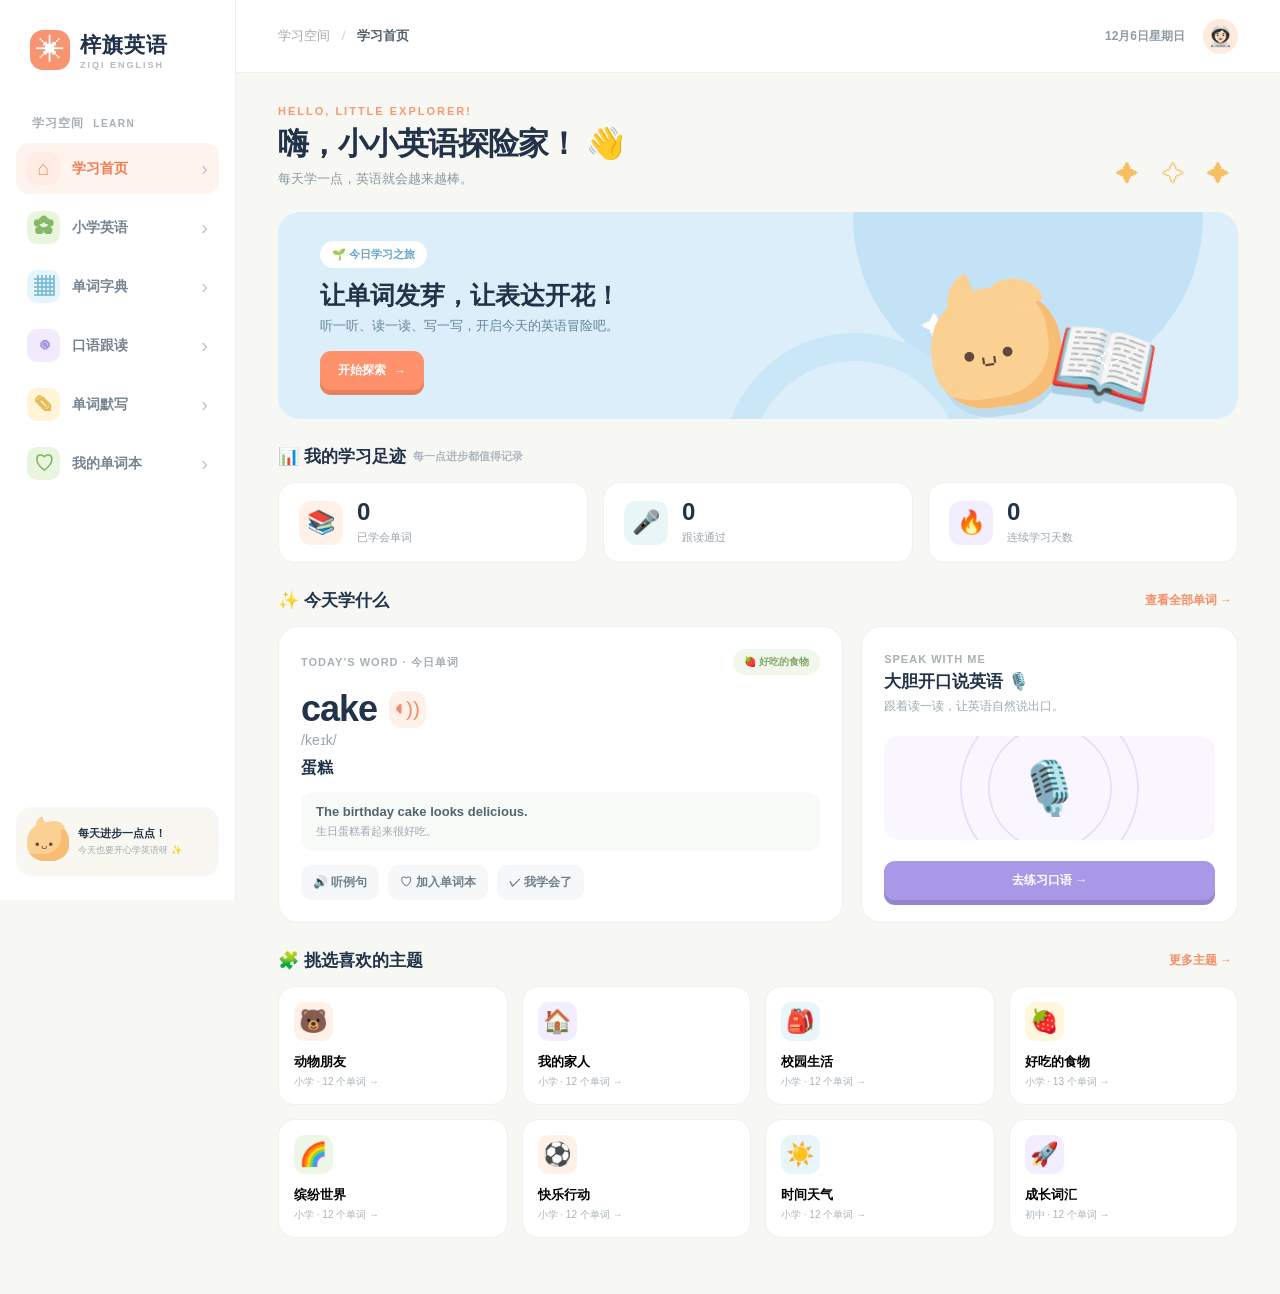
==== ziqi-english/index.html @ 13567d70 "Publish Ziqi English in its own Pages path" ====
<!doctype html>
<html lang="zh-CN">
<head>
  <meta charset="UTF-8" />
  <meta name="viewport" content="width=device-width, initial-scale=1" />
  <meta name="theme-color" content="#f8f7f0" />
  <meta name="description" content="梓旗英语：适合小学和初中生的趣味英语单词学习网站，支持发音、跟读和默写。" />
  <title>梓旗英语 · 每天一点点，英语更棒棒</title>
  <link rel="stylesheet" href="styles.css" />
</head>
<body>
  <div class="app-shell">
    <aside class="sidebar">
      <a href="#" class="brand" aria-label="梓旗英语首页"><span class="brand-mark">✳</span><span><b>梓旗英语</b><small>ZIQI ENGLISH</small></span></a>
      <p class="side-heading">学习空间 <span>LEARN</span></p>
      <nav class="nav-list" aria-label="学习功能">
        <button class="nav-item active" data-page="home"><span class="nav-icon peach">⌂</span>学习首页<span class="nav-arrow">›</span></button>
        <button class="nav-item" data-page="primary"><span class="nav-icon green">✿</span>小学英语<span class="nav-arrow">›</span></button>
        <button class="nav-item" data-page="dictionary"><span class="nav-icon blue">▦</span>单词字典<span class="nav-arrow">›</span></button>
        <button class="nav-item" data-page="speaking"><span class="nav-icon purple">◉</span>口语跟读<span class="nav-arrow">›</span></button>
        <button class="nav-item" data-page="dictation"><span class="nav-icon yellow">✎</span>单词默写<span class="nav-arrow">›</span></button>
        <button class="nav-item" data-page="saved"><span class="nav-icon green">♡</span>我的单词本<span class="nav-arrow">›</span></button>
      </nav>
      <div class="side-bottom"><div class="mascot small-mascot"><span class="face">•ᴗ•</span></div><div><strong>每天进步一点点！</strong><small>今天也要开心学英语呀 ✨</small></div></div>
    </aside>

    <div class="main-area">
      <header class="topbar">
        <button id="menuButton" class="menu-button icon-button" aria-label="打开菜单">☰</button>
        <div class="breadcrumb">学习空间 <span>/</span> <b id="breadcrumbText">学习首页</b></div>
        <div class="top-right"><span class="date-pill" id="todayDate"></span><span class="avatar" aria-label="小小探险家">👩🏻‍🚀</span></div>
      </header>
      <main id="mainContent"></main>
    </div>
  </div>
  <div id="toast" role="status" aria-live="polite"></div>
  <script src="words.js"></script>
  <script src="curriculum.js"></script>
  <script src="curriculum-view.js"></script>
  <script src="app.js"></script>
</body>
</html>
---- ziqi-english/styles.css ----
:root{--ink:#213249;--muted:#83909d;--line:#e9edf0;--paper:#fff;--bg:#f7f8f4;--orange:#ff8d62;--navy:#26364b;--radius:22px}*{box-sizing:border-box}html{scroll-behavior:smooth}body{margin:0;color:var(--ink);background:var(--bg);font-family:Arial,'PingFang SC','Microsoft YaHei',sans-serif}button,input,select{font:inherit}button{cursor:pointer}button:focus-visible,input:focus-visible,select:focus-visible{outline:3px solid #95cbec;outline-offset:2px}.app-shell{display:flex;min-height:100vh}.sidebar{width:236px;flex:none;background:#fff;border-right:1px solid #edf0ee;padding:30px 16px 24px;display:flex;flex-direction:column;position:sticky;top:0;height:100vh;z-index:10}.brand{display:flex;align-items:center;gap:10px;text-decoration:none;color:var(--ink);padding:0 14px}.brand-mark{display:grid;place-items:center;width:40px;height:40px;border-radius:13px;color:#fff;background:#f99470;font-size:29px;line-height:1}.brand b{font-size:21px;letter-spacing:1px}.brand small{display:block;color:#b2bac0;font-size:9px;font-weight:800;letter-spacing:2px;margin-top:1px}.side-heading{padding:45px 16px 11px;font-size:12px;color:#a5afb6;font-weight:800;margin:0;letter-spacing:1px}.side-heading span{font-size:10px;letter-spacing:1.5px;font-weight:600;margin-left:5px}.nav-list{display:grid;gap:8px}.nav-item{border:0;background:transparent;color:#778491;text-align:left;display:flex;align-items:center;gap:12px;border-radius:13px;padding:9px 11px;font-size:14px;font-weight:700;width:100%;transition:.2s}.nav-item:hover,.nav-item.active{background:#fff4ed;color:#f17a50}.nav-icon{width:33px;height:33px;display:grid;place-items:center;border-radius:10px;font-size:20px;font-weight:700}.nav-icon.peach{background:#ffede5;color:#f59468}.nav-icon.blue{background:#e6f4fb;color:#76b8d7}.nav-icon.purple{background:#f1ebfd;color:#a496d9}.nav-icon.yellow{background:#fff4d7;color:#e7b953}.nav-icon.green{background:#e9f5df;color:#85b867}.nav-arrow{margin-left:auto;color:#bdc7cc;font-size:20px;font-weight:400}.side-bottom{margin-top:auto;background:#f8f7f1;border-radius:16px;padding:15px 11px;display:flex;align-items:center;gap:9px}.side-bottom strong{font-size:11px;display:block}.side-bottom small{display:block;color:#a3aaad;font-size:9px;margin-top:3px;white-space:nowrap}.mascot{background:#fbd093;width:85px;height:75px;border-radius:49% 49% 42% 42%;position:relative;box-shadow:inset -8px -7px 0 #f8bd75}.mascot:before,.mascot:after{content:'';position:absolute;background:#fbd093;border-radius:100% 10% 100% 10%;width:24px;height:28px;top:-8px;left:12px;transform:rotate(-25deg)}.mascot:after{left:auto;right:12px;transform:rotate(70deg)}.mascot .face{position:absolute;top:26px;left:17px;z-index:1;font-size:29px;letter-spacing:4px;color:#61483b}.small-mascot{width:42px;height:39px;flex:none}.small-mascot:before,.small-mascot:after{width:12px;height:15px;top:-4px;left:7px}.small-mascot:after{left:auto;right:7px}.small-mascot .face{font-size:13px;top:15px;left:8px;letter-spacing:1px}.main-area{min-width:0;flex:1}.topbar{height:73px;background:#fff;border-bottom:1px solid #eef0ef;display:flex;align-items:center;justify-content:space-between;padding:0 42px}.breadcrumb{font-size:13px;color:#a1a9af}.breadcrumb span{margin:0 8px;color:#d1d5d8}.breadcrumb b{color:#52606d;font-weight:700}.top-right{display:flex;align-items:center;gap:18px}.date-pill{color:#8e9ba4;font-size:12px;font-weight:700}.avatar{display:grid;place-items:center;width:35px;height:35px;background:#ffeadb;border-radius:50%;font-size:20px}.menu-button{display:none}main{max-width:1330px;margin:auto;padding:28px 42px 56px}.welcome{display:flex;align-items:flex-end;justify-content:space-between;margin-bottom:24px}.eyebrow{font-size:11px;letter-spacing:2px;font-weight:900;color:#f69973}.welcome h1,.page-title h1{font-size:31px;line-height:1.3;margin:5px 0 6px;letter-spacing:-1px}.welcome p,.page-title p{color:#8b98a1;font-size:13px;margin:0}.stars{color:#f6bf62;font-size:23px;letter-spacing:8px}.hero{min-height:200px;border-radius:22px;background:#dceef9;position:relative;overflow:hidden;display:flex;align-items:center;padding:29px 42px;margin-bottom:22px}.hero:before{content:'';position:absolute;width:350px;height:350px;background:#c4e2f6;border-radius:50%;right:35px;top:-170px}.hero:after{content:'';position:absolute;width:210px;height:210px;border:28px solid #c9e7f7;border-radius:50%;right:250px;bottom:-180px}.hero-copy{position:relative;z-index:1;max-width:510px}.hero-tag{display:inline-flex;padding:6px 12px;border-radius:20px;background:#fff;color:#66a5ca;font-size:11px;font-weight:800}.hero h2{margin:11px 0 5px;font-size:25px}.hero p{margin:0 0 16px;color:#63849a;font-size:13px}.hero-art{position:absolute;right:80px;bottom:12px;z-index:1;display:flex;align-items:end}.hero-art .mascot{width:130px;height:120px;transform:rotate(-8deg);box-shadow:inset -12px -10px 0 #f8bd75,0 16px 0 -7px #bddbed}.hero-art .mascot:before,.hero-art .mascot:after{width:36px;height:40px;top:-12px;left:18px}.hero-art .mascot:after{left:auto;right:18px}.hero-art .mascot .face{top:45px;left:31px;font-size:36px}.book-art{font-size:85px;transform:rotate(12deg);margin-left:-9px;margin-bottom:-6px;filter:drop-shadow(0 8px 0 #a9cfe5)}.spark{position:absolute;color:#fff;font-size:26px}.spark.one{top:25px;right:210px}.spark.two{top:59px;right:36px}.primary-btn,.secondary-btn,.ghost-btn{border:0;border-radius:11px;padding:11px 18px;font-weight:800;font-size:12px;display:inline-flex;align-items:center;gap:8px;justify-content:center;transition:transform .18s,box-shadow .18s}.primary-btn:hover,.secondary-btn:hover,.ghost-btn:hover{transform:translateY(-2px)}.primary-btn{background:#ff916c;color:white;box-shadow:0 5px 0 #e9805d}.secondary-btn{background:#e5f4fb;color:#54a2c8}.ghost-btn{background:#f6f7f8;color:#71808c}.section-head{display:flex;justify-content:space-between;align-items:center;margin:26px 0 14px}.section-head h2{font-size:17px;margin:0;display:flex;gap:7px;align-items:center}.section-head small{color:#aeb7bd;font-size:11px;font-weight:600}.text-link{border:0;background:transparent;color:#f58d67;font-size:12px;font-weight:800}.stats-grid{display:grid;grid-template-columns:repeat(3,1fr);gap:15px}.stat-card{background:#fff;border-radius:17px;padding:17px 20px;display:flex;align-items:center;gap:14px;border:1px solid #f0f1ef}.stat-emoji{width:44px;height:44px;border-radius:12px;display:grid;place-items:center;font-size:23px}.stat-emoji.a{background:#fff0e8}.stat-emoji.b{background:#e8f6f8}.stat-emoji.c{background:#f2eefd}.stat-card strong{font-size:24px;line-height:1}.stat-card small{display:block;color:#99a5ae;font-size:11px;margin-top:6px}.learning-grid{display:grid;grid-template-columns:minmax(0,1.5fr) minmax(280px,1fr);gap:18px}.panel{background:#fff;border-radius:20px;border:1px solid #eff1ef;padding:22px}.word-panel{min-height:265px}.panel-top{display:flex;align-items:center;justify-content:space-between}.mini-label{font-size:11px;color:#a6b0b5;font-weight:800;letter-spacing:1px}.pill{display:inline-flex;align-items:center;border-radius:30px;padding:6px 11px;background:#f2f7eb;color:#85a869;font-size:10px;font-weight:800}.word-title{display:flex;align-items:center;gap:12px;margin:14px 0 3px}.word-title h3{font-family:Arial,sans-serif;font-size:36px;line-height:1.1;margin:0;font-weight:900;letter-spacing:-1px}.sound-button{border:0;background:#fff0e9;color:#ee906c;width:37px;height:37px;border-radius:12px;display:grid;place-items:center;font-size:21px}.ipa{font-family:Arial,sans-serif;color:#98a4ac;font-size:14px;margin-bottom:8px}.meaning{font-size:16px;font-weight:800;margin:6px 0 13px}.example{background:#f8faf8;border-radius:12px;padding:12px 15px;margin:0 0 14px}.example em{font-style:normal;font-size:13px;font-weight:700;color:#526573;display:block}.example small{display:block;color:#9da9b0;font-size:11px;margin-top:5px}.panel-actions{display:flex;gap:9px;flex-wrap:wrap}.panel-actions button{padding:9px 12px}.practice-panel{display:flex;flex-direction:column;justify-content:space-between;background:#fff}.practice-panel h3{font-size:17px;margin:3px 0 5px}.practice-panel p{font-size:12px;color:#9ba8b0;margin:0}.practice-graphic{height:104px;margin:13px 0;position:relative;background:#faf6ff;border-radius:15px;display:grid;place-items:center;overflow:hidden}.practice-graphic:before,.practice-graphic:after{content:'';position:absolute;border:2px solid #e9dffc;border-radius:50%;height:120px;width:120px}.practice-graphic:after{height:175px;width:175px}.practice-graphic span{font-size:52px;z-index:1}.practice-panel .secondary-btn{width:100%;background:#a998e8;color:#fff;box-shadow:0 5px 0 #9584d0}.units-grid{display:grid;grid-template-columns:repeat(4,1fr);gap:14px}.unit-card{text-align:left;border:1px solid #f0f1ef;background:#fff;border-radius:16px;padding:15px;min-height:113px;transition:.2s}.unit-card:hover{transform:translateY(-3px);box-shadow:0 10px 25px #2132490d}.unit-icon{width:39px;height:39px;border-radius:11px;display:grid;place-items:center;font-size:23px;margin-bottom:12px}.unit-icon.peach{background:#fff0e8}.unit-icon.blue{background:#e8f5fb}.unit-icon.purple{background:#f2edff}.unit-icon.yellow{background:#fff6dd}.unit-icon.green{background:#eef7e7}.unit-card strong{display:block;font-size:13px}.unit-card small{font-size:10px;color:#a8b3bb;display:block;margin-top:4px}.page-title{margin-bottom:24px}.toolbar{display:flex;gap:11px;flex-wrap:wrap;margin:20px 0}.search-wrap{flex:1;min-width:220px;position:relative}.search-wrap .search-icon{position:absolute;left:15px;top:50%;transform:translateY(-50%);color:#aeb8bf}.search-input,.filter-select,.answer-input{background:#fff;border:1px solid #e6ebed;border-radius:12px;height:44px;padding:0 14px;color:var(--ink);outline:0}.search-input{width:100%;padding-left:41px}.search-input::placeholder,.answer-input::placeholder{color:#b8c0c6}.filter-select{min-width:128px}.category-chips{display:flex;gap:8px;overflow:auto;padding-bottom:6px;scrollbar-width:none}.category-chips::-webkit-scrollbar{display:none}.chip{border:1px solid #e9edee;background:#fff;border-radius:30px;padding:8px 13px;white-space:nowrap;color:#83909a;font-size:11px;font-weight:800}.chip.active{background:#26364b;border-color:#26364b;color:#fff}.result-count{font-size:11px;color:#a9b3ba;margin:15px 0}.dictionary-grid{display:grid;grid-template-columns:repeat(3,minmax(0,1fr));gap:13px}.dict-card{background:white;border:1px solid #edf0ee;border-radius:16px;padding:17px;min-height:148px;display:flex;flex-direction:column}.dict-card-head{display:flex;justify-content:space-between;align-items:flex-start;gap:6px}.dict-card h3{font-family:Arial,sans-serif;font-size:21px;margin:0 0 2px}.dict-card .ipa{font-size:11px;margin:0}.dict-card p{font-size:12px;font-weight:800;margin:13px 0 auto}.dict-card-footer{border-top:1px solid #f2f3f3;margin-top:14px;padding-top:10px;display:flex;align-items:center;justify-content:space-between;color:#a8b2b8;font-size:10px}.card-controls{display:flex;gap:8px}.tiny-btn{border:0;background:#f7f8f8;border-radius:8px;width:27px;height:27px;color:#7e909a;font-size:16px}.tiny-btn.saved{color:#f27f79;background:#fff0ed}.empty-state{text-align:center;background:#fff;border-radius:18px;padding:46px 20px;color:#9aa8b0}.empty-state span{font-size:44px;display:block;margin-bottom:10px}.empty-state strong{display:block;color:#53616d}.training-layout{display:grid;grid-template-columns:minmax(0,1.5fr) minmax(230px,.75fr);gap:18px}.training-card{background:#fff;border:1px solid #edf0ee;border-radius:20px;padding:28px}.training-kicker{color:#f39675;font-size:11px;font-weight:900;letter-spacing:1px}.training-word{font-family:Arial,sans-serif;font-size:55px;letter-spacing:-2px;margin:18px 0 0;line-height:1.1}.training-ipa{color:#99a7af;font-size:16px;margin-top:8px}.training-meaning{font-size:20px;font-weight:800;margin:15px 0}.training-example{background:#f8f9f7;padding:15px;border-radius:12px;color:#536673;font-size:14px;font-weight:700;margin:18px 0}.training-example small{display:block;color:#9aa6ae;margin-top:6px;font-size:11px}.training-actions{display:flex;gap:10px;flex-wrap:wrap}.speech-status{margin-top:19px;background:#f8f6fc;color:#8071ab;border-radius:12px;padding:13px;font-size:12px;min-height:42px}.side-tip{background:#edf7fb;border-radius:18px;padding:23px;height:fit-content}.side-tip .tip-emoji{font-size:43px}.side-tip h3{font-size:17px;margin:12px 0 10px}.side-tip p,.side-tip li{font-size:12px;color:#6e8b9a;line-height:1.8}.side-tip ol{padding-left:19px;margin:10px 0 0}.progress-line{height:8px;border-radius:10px;background:#f1f3f3;margin:14px 0;overflow:hidden}.progress-fill{height:100%;background:#ffad83;border-radius:10px}.progress-meta{display:flex;justify-content:space-between;font-size:11px;color:#9aa7af}.dictation-prompt{background:#f9f6ee;border-radius:13px;padding:17px;margin:18px 0}.dictation-prompt strong{font-size:25px}.dictation-prompt small{display:block;color:#a4a69f;margin-top:5px}.answer-input{width:100%;height:51px;font-size:19px;letter-spacing:2px;font-weight:700}.feedback{padding:12px 14px;border-radius:11px;margin-top:12px;font-size:13px;font-weight:700}.feedback.good{background:#eaf8eb;color:#5d9a66}.feedback.bad{background:#fff1ea;color:#d68260}.training-footer{margin-top:19px;display:flex;gap:10px;flex-wrap:wrap}.saved-intro{background:#eef6ea;border-radius:15px;padding:16px 19px;margin:18px 0;color:#66805e;font-size:12px}.pagination{display:flex;justify-content:center;gap:8px;margin-top:22px}.page-btn{background:#fff;border:1px solid #e6ebed;border-radius:9px;padding:8px 12px;color:#72808c;font-size:12px}.page-btn.active{background:#26364b;color:white}.page-btn:disabled{opacity:.4;cursor:default}#toast{position:fixed;bottom:22px;left:50%;transform:translate(-50%,20px);background:#26364b;color:#fff;padding:11px 18px;border-radius:10px;font-size:12px;opacity:0;pointer-events:none;transition:.2s;z-index:100}#toast.show{opacity:1;transform:translate(-50%,0)}.overlay{display:none}
@media(max-width:1120px){.sidebar{width:205px}.topbar{padding:0 26px}main{padding:25px 26px 50px}.dictionary-grid{grid-template-columns:repeat(2,minmax(0,1fr))}.units-grid{grid-template-columns:repeat(3,1fr)}.hero-art{right:32px}}
@media(max-width:760px){.sidebar{position:fixed;transform:translateX(-100%);transition:.25s;box-shadow:12px 0 40px #23354912}.sidebar.open{transform:translateX(0)}.overlay.open{display:block;position:fixed;inset:0;background:#20304066;z-index:9}.topbar{height:62px;padding:0 18px;justify-content:flex-start;gap:13px}.menu-button{display:grid;place-items:center;border:0;background:#f6f7f6;border-radius:9px;width:34px;height:34px;font-size:19px;color:#596875}.top-right{margin-left:auto}.date-pill{display:none}main{padding:24px 17px 45px}.welcome h1,.page-title h1{font-size:26px}.hero{padding:25px;min-height:210px}.hero-copy{max-width:66%}.hero h2{font-size:22px}.hero-art{right:-15px;transform:scale(.75);transform-origin:bottom right}.stats-grid{gap:8px}.stat-card{padding:13px 8px;gap:6px;flex-direction:column;text-align:center}.stat-emoji{width:34px;height:34px;font-size:18px}.stat-card strong{font-size:19px}.stat-card small{font-size:10px}.learning-grid,.training-layout{grid-template-columns:1fr}.units-grid{grid-template-columns:repeat(2,1fr)}.dictionary-grid{grid-template-columns:repeat(2,minmax(0,1fr))}.panel{padding:18px}.stars{display:none}}
@media(max-width:490px){.hero-art{opacity:.45;right:-35px}.hero-copy{max-width:92%}.hero p{max-width:230px}.dictionary-grid{grid-template-columns:1fr}.dict-card{min-height:126px}.welcome h1{font-size:24px}.training-card{padding:21px}.training-word{font-size:44px}}

/* 小学英语：教材册次、单元与逐词点读 */
.primary-title{margin-bottom:18px}.curriculum-overview{display:grid;grid-template-columns:repeat(3,1fr);gap:13px;margin-bottom:20px}.curriculum-overview>div{background:#fff;border:1px solid #edf0ee;border-radius:17px;padding:17px 20px}.curriculum-overview span{display:block;font-size:12px;font-weight:800;color:#8c9ba4}.curriculum-overview strong{display:block;font-size:27px;margin-top:5px}.curriculum-overview strong small{font-size:11px;color:#a7b0b6;font-weight:700}.curriculum-search-wrap{height:48px;display:flex;align-items:center;gap:10px;background:#fff;border:1px solid #e6ebed;border-radius:12px;padding:0 15px;margin-bottom:24px;color:#aab5bb;font-size:23px}.curriculum-search-wrap input{border:0;outline:none;flex:1;min-width:0;background:transparent;font-size:13px;color:var(--ink)}.curriculum-search-wrap input::placeholder{color:#b5bec4}.curriculum-section-label{display:flex;align-items:end;justify-content:space-between;gap:12px;margin:21px 0 12px}.curriculum-section-label h2{font-size:16px;margin:0}.curriculum-section-label h2 em{font-style:normal;color:#f4936e}.curriculum-section-label small{font-size:11px;color:#a6b0b7}.volume-tabs{display:grid;grid-template-columns:repeat(7,minmax(0,1fr));gap:9px}.volume-tab{border:1px solid #e9edec;background:#fff;border-radius:13px;padding:12px 5px;text-align:center;color:#75838e;min-width:0;transition:.2s}.volume-tab:hover{transform:translateY(-2px)}.volume-tab.active{background:#fff2e9;color:#e17c57;border-color:#ffd3bd}.volume-tab span{display:block;font-weight:800;font-size:12px;white-space:nowrap}.volume-tab small{display:block;font-size:10px;margin-top:4px;opacity:.75}.curriculum-units{display:grid;grid-template-columns:repeat(3,minmax(0,1fr));gap:10px}.curriculum-unit{min-height:90px;border:1px solid #e9edec;background:#fff;text-align:left;border-radius:14px;padding:12px 14px;color:#667783;transition:.2s}.curriculum-unit:hover{transform:translateY(-2px)}.curriculum-unit.active{border-color:#a7cfd5;background:#eff9fa;box-shadow:0 4px 13px #8dbcc31a}.curriculum-unit span{display:block;font-size:10px;font-weight:900;letter-spacing:1px;color:#74aab5}.curriculum-unit strong{display:block;font-size:12px;margin:6px 0 4px;white-space:nowrap;overflow:hidden;text-overflow:ellipsis}.curriculum-unit small{font-size:10px;color:#a0aeb5}.curriculum-unit-head{display:flex;align-items:center;justify-content:space-between;margin:28px 0 14px}.curriculum-unit-head h2{font-family:'Nunito',sans-serif;margin:3px 0;font-size:23px}.curriculum-unit-head p{font-size:11px;color:#9aa8b0;margin:0}.curriculum-unit-progress{width:120px;text-align:right}.curriculum-unit-progress span{color:#f29a75;font-weight:800;font-size:15px}.curriculum-unit-progress .progress-line{margin:5px 0 0}.curriculum-words{display:grid;grid-template-columns:repeat(2,minmax(0,1fr));gap:11px}.curriculum-word{background:#fff;border:1px solid #edf0ee;border-radius:15px;padding:14px 16px;min-width:0}.curriculum-word.is-learned{border-color:#d8ead8;background:#fcfefb}.curriculum-word-head{display:flex;align-items:center;gap:10px}.curriculum-number{font-size:10px;color:#b6c1c6;font-weight:800;flex:none}.curriculum-word-title{font-family:'Nunito',sans-serif;font-size:19px;font-weight:900;line-height:1.3;overflow-wrap:anywhere}.curriculum-sound{margin-left:auto;flex:none;width:31px;height:31px;border:0;border-radius:9px;background:#fff0e9;color:#ef926e;font-size:16px}.curriculum-meaning{font-size:12px;color:#687a85;margin:7px 0 0 27px;line-height:1.5}.curriculum-ipa{font-size:11px;color:#a2aeb4;margin:5px 0 0 27px}.curriculum-location{font-size:10px;color:#98aeb4;margin:7px 0 0 27px}.curriculum-word-footer{border-top:1px solid #f1f3f2;margin-top:12px;padding-top:9px;display:flex;justify-content:space-between;align-items:center;gap:9px}.curriculum-check,.curriculum-example-link{border:0;background:transparent;color:#9ba8ae;font-size:11px;font-weight:700;padding:3px 0}.curriculum-check.checked{color:#77ab71}.curriculum-example-link{color:#72abc0}.curriculum-more{display:block;margin:23px auto;background:#fff;border:1px solid #e8ecec;border-radius:11px;padding:10px 20px;color:#768997;font-size:12px;font-weight:800}.curriculum-bottom{display:flex;align-items:center;justify-content:space-between;gap:12px;margin-top:21px}.curriculum-bottom span{font-size:10px;color:#aeb8be}
@media(max-width:1120px){.volume-tabs{display:flex;overflow-x:auto;padding-bottom:5px;scrollbar-width:none}.volume-tabs::-webkit-scrollbar{display:none}.volume-tab{min-width:104px}.curriculum-units{grid-template-columns:repeat(2,minmax(0,1fr))}}
@media(max-width:760px){.curriculum-overview{gap:7px}.curriculum-overview>div{padding:12px 8px;text-align:center}.curriculum-overview strong{font-size:20px}.curriculum-overview strong small{font-size:9px}.curriculum-section-label{align-items:flex-start}.curriculum-section-label small{max-width:45%;text-align:right}.curriculum-words{grid-template-columns:1fr}.curriculum-bottom span{max-width:54%;text-align:right}}
@media(max-width:430px){.curriculum-units{grid-template-columns:1fr 1fr}.curriculum-unit{padding:10px;min-height:86px}.curriculum-unit strong{font-size:11px}.curriculum-unit-head h2{font-size:19px}.curriculum-unit-progress{width:75px}}
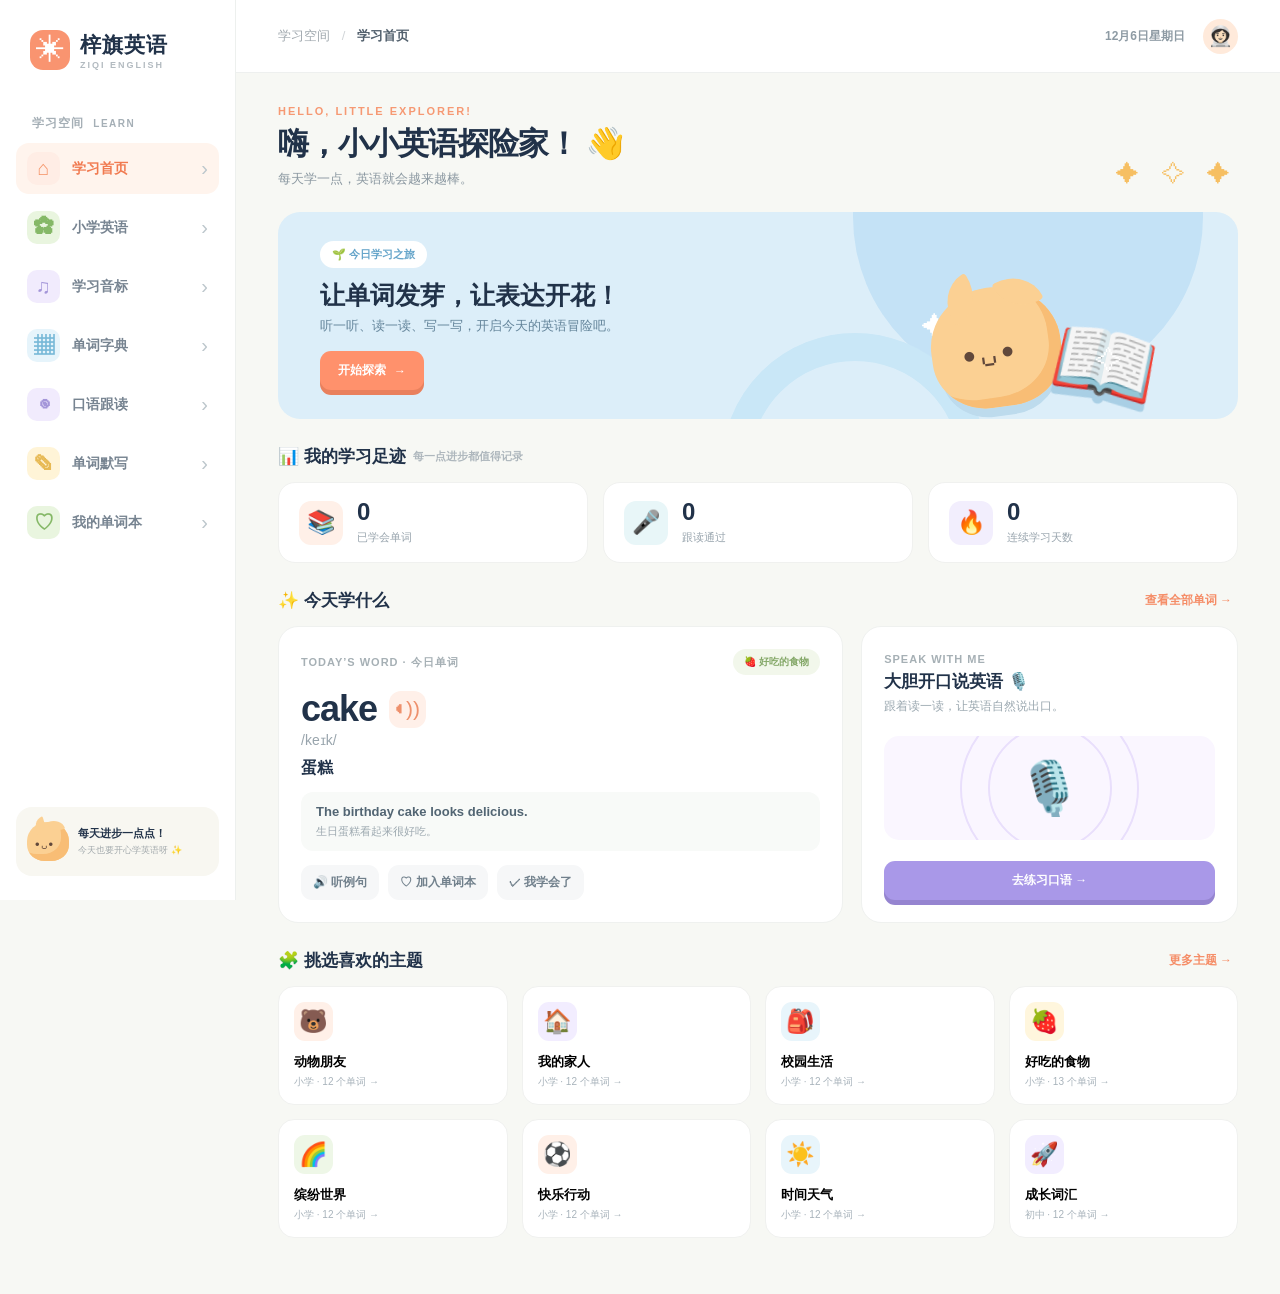
==== commit 5cfb2259: "Add complete IPA examples and phonics lessons to Ziqi English" ====
--- a/ziqi-english/index.html
+++ b/ziqi-english/index.html
@@ -4,7 +4,7 @@
   <meta charset="UTF-8" />
   <meta name="viewport" content="width=device-width, initial-scale=1" />
   <meta name="theme-color" content="#f8f7f0" />
-  <meta name="description" content="梓旗英语：适合小学和初中生的趣味英语单词学习网站，支持发音、跟读和默写。" />
+  <meta name="description" content="梓旗英语：按年级和单元学习小学英语，配有音标、短例句、朗读、音标课程、跟读和默写。" />
   <title>梓旗英语 · 每天一点点，英语更棒棒</title>
   <link rel="stylesheet" href="styles.css" />
 </head>
@@ -16,6 +16,7 @@
       <nav class="nav-list" aria-label="学习功能">
         <button class="nav-item active" data-page="home"><span class="nav-icon peach">⌂</span>学习首页<span class="nav-arrow">›</span></button>
         <button class="nav-item" data-page="primary"><span class="nav-icon green">✿</span>小学英语<span class="nav-arrow">›</span></button>
+        <button class="nav-item" data-page="phonics"><span class="nav-icon purple">♫</span>学习音标<span class="nav-arrow">›</span></button>
         <button class="nav-item" data-page="dictionary"><span class="nav-icon blue">▦</span>单词字典<span class="nav-arrow">›</span></button>
         <button class="nav-item" data-page="speaking"><span class="nav-icon purple">◉</span>口语跟读<span class="nav-arrow">›</span></button>
         <button class="nav-item" data-page="dictation"><span class="nav-icon yellow">✎</span>单词默写<span class="nav-arrow">›</span></button>
@@ -37,6 +38,7 @@
   <script src="words.js"></script>
   <script src="curriculum.js"></script>
   <script src="curriculum-view.js"></script>
+  <script src="phonics-view.js"></script>
   <script src="app.js"></script>
 </body>
 </html>
--- a/ziqi-english/styles.css
+++ b/ziqi-english/styles.css
@@ -8,3 +8,13 @@
 @media(max-width:1120px){.volume-tabs{display:flex;overflow-x:auto;padding-bottom:5px;scrollbar-width:none}.volume-tabs::-webkit-scrollbar{display:none}.volume-tab{min-width:104px}.curriculum-units{grid-template-columns:repeat(2,minmax(0,1fr))}}
 @media(max-width:760px){.curriculum-overview{gap:7px}.curriculum-overview>div{padding:12px 8px;text-align:center}.curriculum-overview strong{font-size:20px}.curriculum-overview strong small{font-size:9px}.curriculum-section-label{align-items:flex-start}.curriculum-section-label small{max-width:45%;text-align:right}.curriculum-words{grid-template-columns:1fr}.curriculum-bottom span{max-width:54%;text-align:right}}
 @media(max-width:430px){.curriculum-units{grid-template-columns:1fr 1fr}.curriculum-unit{padding:10px;min-height:86px}.curriculum-unit strong{font-size:11px}.curriculum-unit-head h2{font-size:19px}.curriculum-unit-progress{width:75px}}
+
+.curriculum-word .curriculum-ipa{margin-top:6px;color:#e38a65;font-size:12px;font-weight:700}.curriculum-sentence{display:flex;align-items:center;justify-content:space-between;gap:9px;background:#f7f9f7;border-radius:10px;padding:9px 10px;margin-top:11px;color:#526573;font-size:11px;line-height:1.5}.curriculum-sentence b{color:#95a5ad;font-size:10px;margin-right:3px}.curriculum-sentence button{flex:none;border:0;border-radius:8px;background:#e8f3f7;width:31px;height:31px;display:grid;place-items:center;font-size:14px}.curriculum-word-footer{margin-top:10px}
+
+/* 从元音到辅音组合的渐进音标课程 */
+.phonics-hero{display:flex;align-items:center;justify-content:space-between;min-height:175px;padding:25px 34px;background:#e7f4ee;border-radius:20px;overflow:hidden;position:relative}.phonics-hero:after{content:'';position:absolute;width:230px;height:230px;border-radius:50%;right:-35px;top:-95px;background:#d4ebdb}.phonics-hero>div{position:relative;z-index:1}.phonics-hero-tag{display:inline-block;background:#fff;color:#74a581;border-radius:30px;padding:6px 12px;font-size:10px;font-weight:800}.phonics-hero h2{font-size:23px;line-height:1.35;margin:10px 0 7px}.phonics-hero p{color:#6c9980;font-size:12px;margin:0}.phonics-hero-art{font-size:49px;color:#5d9974;font-weight:900;transform:rotate(-12deg);padding-right:70px;white-space:nowrap}.phonics-overview{display:flex;justify-content:space-between;gap:10px;color:#94a3a9;font-size:11px;margin:17px 2px 12px}.phonics-overview strong{color:#f19570;font-size:17px}.phonics-tabs{display:grid;grid-template-columns:repeat(6,minmax(0,1fr));gap:9px}.phonics-tab{border:1px solid #e7ece9;background:#fff;border-radius:14px;padding:11px 5px;text-align:center;color:#7a898e;min-width:0}.phonics-tab.active{border-color:#a5d8bc;background:#edf8ef;color:#4e9069}.phonics-tab span{display:block;font-size:19px;margin-bottom:4px}.phonics-tab b{display:block;font-size:10px}.phonics-tab small{display:block;font-size:10px;margin-top:3px;white-space:nowrap;overflow:hidden;text-overflow:ellipsis}.phonics-heading{display:flex;align-items:center;justify-content:space-between;gap:12px;margin:29px 0 13px}.phonics-heading span{font-size:10px;color:#e4916f;font-weight:900;letter-spacing:1px}.phonics-heading h2{font-size:21px;margin:5px 0}.phonics-heading p{font-size:11px;color:#9ba9af;margin:0}.phonics-tip{background:#fff5e9;border-radius:11px;padding:11px 14px;color:#ac8d65;font-size:11px;margin-bottom:13px}.phonics-grid{display:grid;grid-template-columns:repeat(3,minmax(0,1fr));gap:12px}.phonics-card{background:#fff;border:1px solid #edf0ee;border-radius:17px;padding:16px;min-width:0}.phonics-card.is-learned{background:#fcfefb;border-color:#d6e9d5}.phonics-card-top{display:flex;justify-content:space-between;align-items:center;color:#a7b2b5;font-size:10px;font-weight:800}.phonics-card-top button{border:0;background:#e9f5ed;border-radius:9px;width:32px;height:32px;font-size:15px}.phonics-symbol{font-size:35px;color:#4a9a72;font-weight:900;line-height:1.15;margin:4px 0 12px}.phonics-word{display:flex;align-items:baseline;gap:8px}.phonics-word strong{font-size:15px;color:#26364b}.phonics-word span{font-size:10px;color:#9eabb1;overflow:hidden;white-space:nowrap;text-overflow:ellipsis}.phonics-word-ipa{font-size:10px;color:#e59573;margin-top:4px;min-height:15px}.phonics-card p{color:#8c9ba4;font-size:11px;min-height:32px;line-height:1.5;margin:12px 0 10px}.phonics-card-actions{border-top:1px solid #f0f2f1;display:flex;justify-content:space-between;gap:8px;padding-top:10px}.phonics-card-actions button{border:0;background:transparent;color:#72a988;font-size:11px;font-weight:800;padding:3px 0}.phonics-card-actions button:last-child{color:#9ca9ae}.phonics-card-actions button.done{color:#6eac73}.phonics-footnote{font-size:10px;color:#abb6ba;margin:21px 0;text-align:center}
+@media(max-width:1120px){.phonics-tabs{display:flex;overflow-x:auto;scrollbar-width:none}.phonics-tabs::-webkit-scrollbar{display:none}.phonics-tab{min-width:95px}.phonics-grid{grid-template-columns:repeat(2,minmax(0,1fr))}}
+@media(max-width:760px){.phonics-hero{padding:22px;min-height:166px}.phonics-hero-art{font-size:35px;padding-right:10px}.phonics-hero h2{font-size:20px}.phonics-grid{grid-template-columns:repeat(2,minmax(0,1fr));gap:9px}.phonics-card{padding:12px}.phonics-symbol{font-size:28px}.phonics-heading h2{font-size:18px}}
+@media(max-width:430px){.phonics-grid{grid-template-columns:1fr}.phonics-card p{min-height:0}.phonics-hero-art{opacity:.35;position:absolute;right:10px;bottom:15px}.phonics-heading .secondary-btn{padding:9px 11px}}
+
+.sidebar{overflow-y:auto}.curriculum-sound{width:38px;height:38px}.curriculum-sentence button{width:38px;height:38px}.phonics-card-top button{width:38px;height:38px}
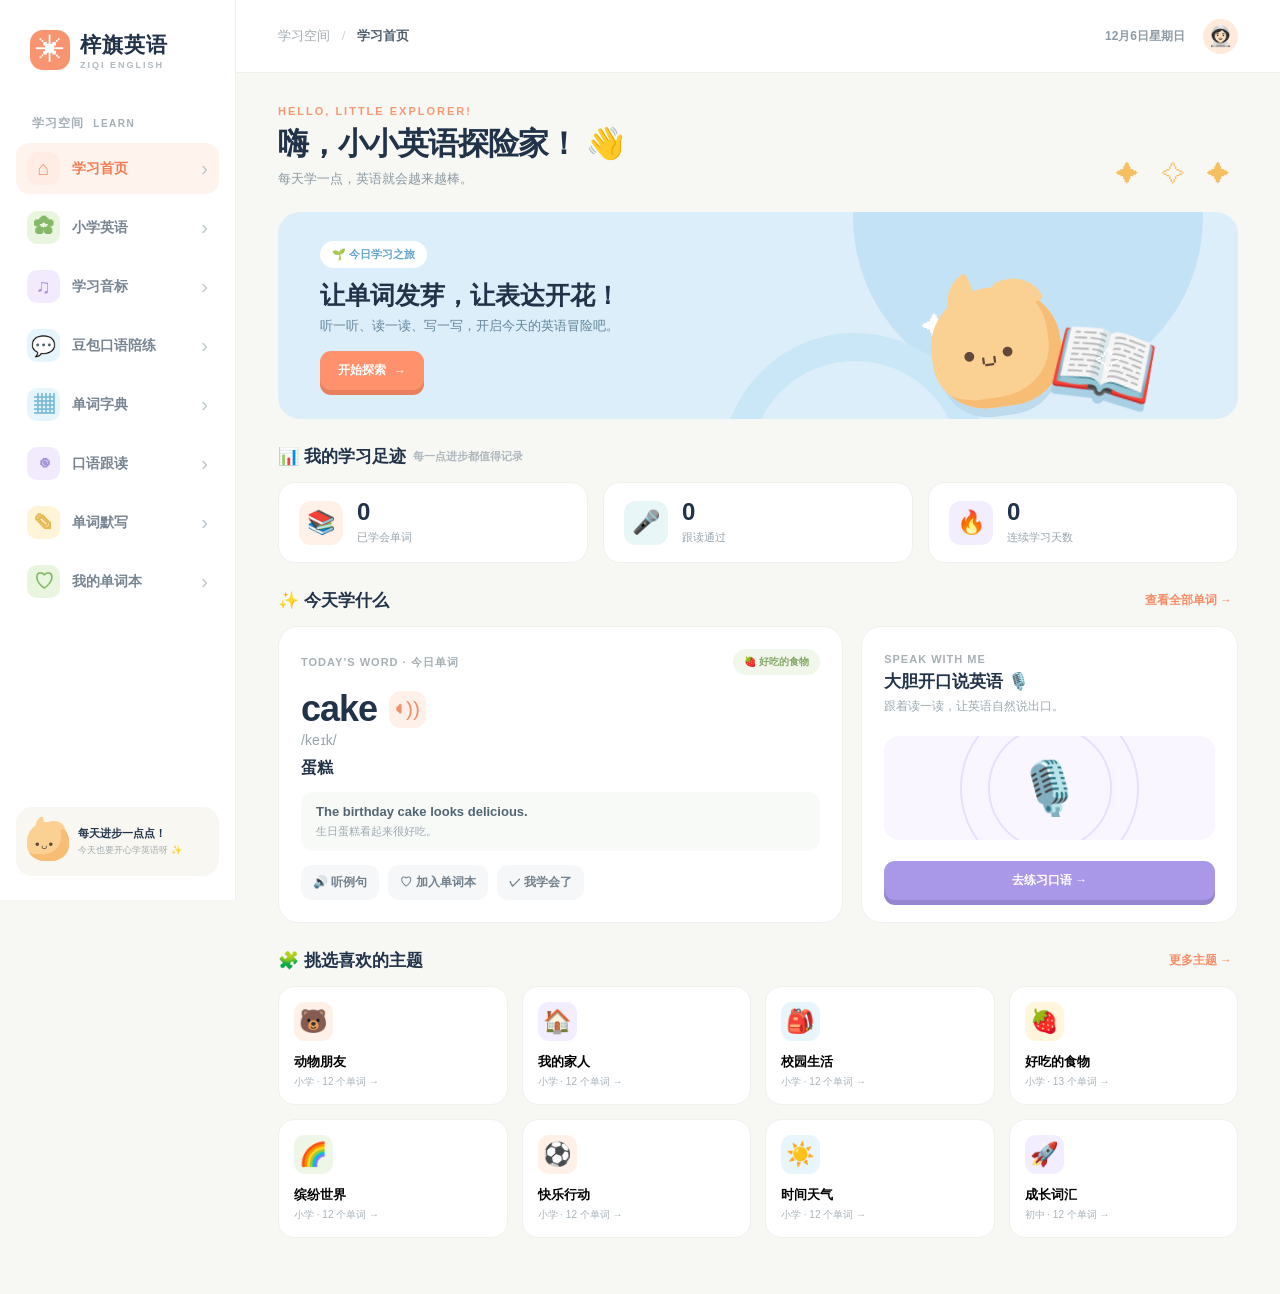
==== commit f54a8f30: "Update Ziqi English textbook, Doubao practice, and dictation" ====
--- a/ziqi-english/index.html
+++ b/ziqi-english/index.html
@@ -17,6 +17,7 @@
         <button class="nav-item active" data-page="home"><span class="nav-icon peach">⌂</span>学习首页<span class="nav-arrow">›</span></button>
         <button class="nav-item" data-page="primary"><span class="nav-icon green">✿</span>小学英语<span class="nav-arrow">›</span></button>
         <button class="nav-item" data-page="phonics"><span class="nav-icon purple">♫</span>学习音标<span class="nav-arrow">›</span></button>
+        <button class="nav-item" data-page="doubao"><span class="nav-icon blue">💬</span>豆包口语陪练<span class="nav-arrow">›</span></button>
         <button class="nav-item" data-page="dictionary"><span class="nav-icon blue">▦</span>单词字典<span class="nav-arrow">›</span></button>
         <button class="nav-item" data-page="speaking"><span class="nav-icon purple">◉</span>口语跟读<span class="nav-arrow">›</span></button>
         <button class="nav-item" data-page="dictation"><span class="nav-icon yellow">✎</span>单词默写<span class="nav-arrow">›</span></button>
@@ -39,6 +40,8 @@
   <script src="curriculum.js"></script>
   <script src="curriculum-view.js"></script>
   <script src="phonics-view.js"></script>
+  <script src="doubao-view.js"></script>
+  <script src="dictation-view.js"></script>
   <script src="app.js"></script>
 </body>
 </html>
--- a/ziqi-english/styles.css
+++ b/ziqi-english/styles.css
@@ -18,3 +18,12 @@
 @media(max-width:430px){.phonics-grid{grid-template-columns:1fr}.phonics-card p{min-height:0}.phonics-hero-art{opacity:.35;position:absolute;right:10px;bottom:15px}.phonics-heading .secondary-btn{padding:9px 11px}}
 
 .sidebar{overflow-y:auto}.curriculum-sound{width:38px;height:38px}.curriculum-sentence button{width:38px;height:38px}.phonics-card-top button{width:38px;height:38px}
+
+/* 教材双向默写 */
+.dictation-dashboard{display:grid;grid-template-columns:repeat(4,1fr);gap:10px;margin-bottom:22px}.dictation-dashboard>div{background:#fff;border:1px solid #edf0ee;border-radius:14px;padding:13px 16px}.dictation-dashboard span{display:block;color:#9ba8ae;font-size:10px}.dictation-dashboard strong{display:block;font-size:22px;margin-top:4px}.dictation-select-label{display:flex;align-items:end;justify-content:space-between;margin:20px 0 10px}.dictation-select-label h2{font-size:15px;margin:0}.dictation-select-label small{color:#a4afb5}.dictation-volumes{display:flex;gap:8px;overflow-x:auto;scrollbar-width:none}.dictation-volumes::-webkit-scrollbar{display:none}.dictation-volume{flex:1;min-width:103px;border:1px solid #e7eceb;background:#fff;border-radius:11px;padding:10px 8px;color:#76858e;font-size:11px;font-weight:800}.dictation-volume.active{background:#fff1e9;border-color:#ffcdb8;color:#df7b57}.dictation-units{display:grid;grid-template-columns:repeat(3,1fr);gap:9px}.dictation-unit{border:1px solid #e7eceb;background:#fff;border-radius:12px;text-align:left;padding:10px 12px;min-width:0}.dictation-unit.active{background:#eff8fa;border-color:#add4dc}.dictation-unit b{display:block;color:#65a6b5;font-size:10px}.dictation-unit span{display:block;color:#6c7e88;font-size:11px;margin-top:4px;white-space:nowrap;overflow:hidden;text-overflow:ellipsis}.dictation-mode-switch{display:grid;grid-template-columns:1fr 1fr;gap:9px;background:#edf1f0;padding:5px;border-radius:14px;margin:22px 0 14px}.dictation-mode-switch button{border:0;background:transparent;border-radius:10px;padding:10px;color:#7b8a91;font-size:13px;font-weight:900}.dictation-mode-switch button.active{background:#fff;color:#ef8864;box-shadow:0 3px 10px #24364a0d}.dictation-mode-switch small{display:block;font-size:9px;font-weight:600;margin-top:3px;color:#a5afb4}.dictation-main-grid{display:grid;grid-template-columns:minmax(0,1.6fr) minmax(230px,.7fr);gap:16px}.curriculum-dictation-card{padding:24px}.dictation-question-meta{display:flex;justify-content:space-between;color:#9aa7ae;font-size:10px}.textbook-prompt{text-align:center;padding:26px 18px;margin:15px 0}.textbook-prompt .dictation-direction{display:block;color:#e49673;font-size:10px;font-weight:900;margin-bottom:10px}.textbook-prompt strong{display:block;font-size:29px}.textbook-prompt strong.english-prompt{font-family:Arial,sans-serif}.textbook-prompt small{margin-top:7px}.dictation-audio-actions{display:flex;justify-content:center;gap:8px;margin-bottom:18px}.curriculum-dictation-card form label{display:block;font-size:11px;color:#96a3aa;margin-bottom:7px}.dictation-tip{background:#eef7ee}.dictation-tip h3{margin-bottom:4px}
+
+/* 豆包口语陪练入口与问题准备区 */
+.doubao-hero{min-height:170px;border-radius:20px;background:linear-gradient(135deg,#fff0e8,#f7eafa);padding:27px 34px;display:flex;align-items:center;justify-content:space-between;overflow:hidden}.doubao-hero>div:first-child span{color:#e9906c;font-size:10px;font-weight:900;letter-spacing:1px}.doubao-hero h2{font-size:24px;margin:8px 0}.doubao-hero p{color:#9a8095;font-size:12px}.doubao-bubble{width:130px;height:105px;border-radius:55% 45% 50% 50%;background:#fff;box-shadow:0 13px 30px #9d789321;display:grid;place-items:center;align-content:center;transform:rotate(4deg);margin-right:35px}.doubao-bubble b{font-size:29px;color:#a778bd}.doubao-bubble span{font-size:11px;color:#aa94b5}.doubao-section-head{display:flex;align-items:end;justify-content:space-between;margin:22px 0 11px}.doubao-section-head h2{font-size:15px;margin:0}.doubao-section-head small,.doubao-section-head>span{font-size:10px;color:#a1adb3}.doubao-scenes{display:grid;grid-template-columns:repeat(6,1fr);gap:8px}.doubao-scene{border:1px solid #e8eceb;background:#fff;border-radius:13px;padding:12px 5px;color:#77868e}.doubao-scene.active{border-color:#cdb3df;background:#f8f0fb;color:#805898}.doubao-scene>span{display:block;font-size:22px}.doubao-scene b{display:block;font-size:11px;margin-top:5px}.doubao-scene small{display:block;font-size:8px;margin-top:3px}.doubao-workspace{display:grid;grid-template-columns:minmax(0,1.6fr) minmax(230px,.7fr);gap:16px;margin-top:18px}.doubao-question-panel{background:#fff;border:1px solid #edf0ee;border-radius:18px;padding:21px}.doubao-question-panel .doubao-section-head{margin:0 0 11px}.doubao-question-panel textarea{width:100%;min-height:105px;resize:vertical;border:1px solid #e5eaeb;border-radius:12px;padding:12px;outline:none;color:#34495a;line-height:1.6}.doubao-question-panel textarea:focus{border-color:#bb9ad1;box-shadow:0 0 0 3px #c7a8dc22}.doubao-input-actions{display:flex;align-items:center;gap:8px;margin:9px 0}.doubao-input-actions>span{font-size:10px;color:#99a7ad;margin-left:auto}.doubao-preview{background:#f8f6fb;border-radius:12px;padding:12px 14px;margin-top:13px}.doubao-preview b{font-size:10px;color:#9276a2}.doubao-preview p{font-size:11px;color:#657783;line-height:1.65;margin:7px 0 0;white-space:pre-wrap}.doubao-launch-actions{display:flex;justify-content:flex-end;gap:9px;margin-top:13px}.doubao-tip{background:#f3edf8}.doubao-safe-note{margin-top:14px;border-radius:11px;padding:10px 13px;background:#eef6f0;color:#6d8875;font-size:10px}
+@media(max-width:1120px){.doubao-scenes{display:flex;overflow-x:auto;scrollbar-width:none}.doubao-scenes::-webkit-scrollbar{display:none}.doubao-scene{min-width:110px}.dictation-units{grid-template-columns:repeat(2,1fr)}}
+@media(max-width:760px){.dictation-dashboard{gap:6px}.dictation-dashboard>div{padding:10px 5px;text-align:center}.dictation-dashboard strong{font-size:18px}.dictation-main-grid,.doubao-workspace{grid-template-columns:1fr}.doubao-hero{padding:22px}.doubao-bubble{width:95px;height:82px;margin-right:0}.doubao-scenes{margin-right:-17px}.doubao-input-actions{flex-wrap:wrap}.doubao-input-actions>span{width:100%;margin-left:0}.doubao-launch-actions{flex-direction:column}.doubao-launch-actions button{width:100%}}
+@media(max-width:430px){.dictation-units{grid-template-columns:1fr 1fr}.dictation-unit{padding:9px}.textbook-prompt strong{font-size:24px}.doubao-bubble{opacity:.5}.doubao-hero h2{font-size:20px}}
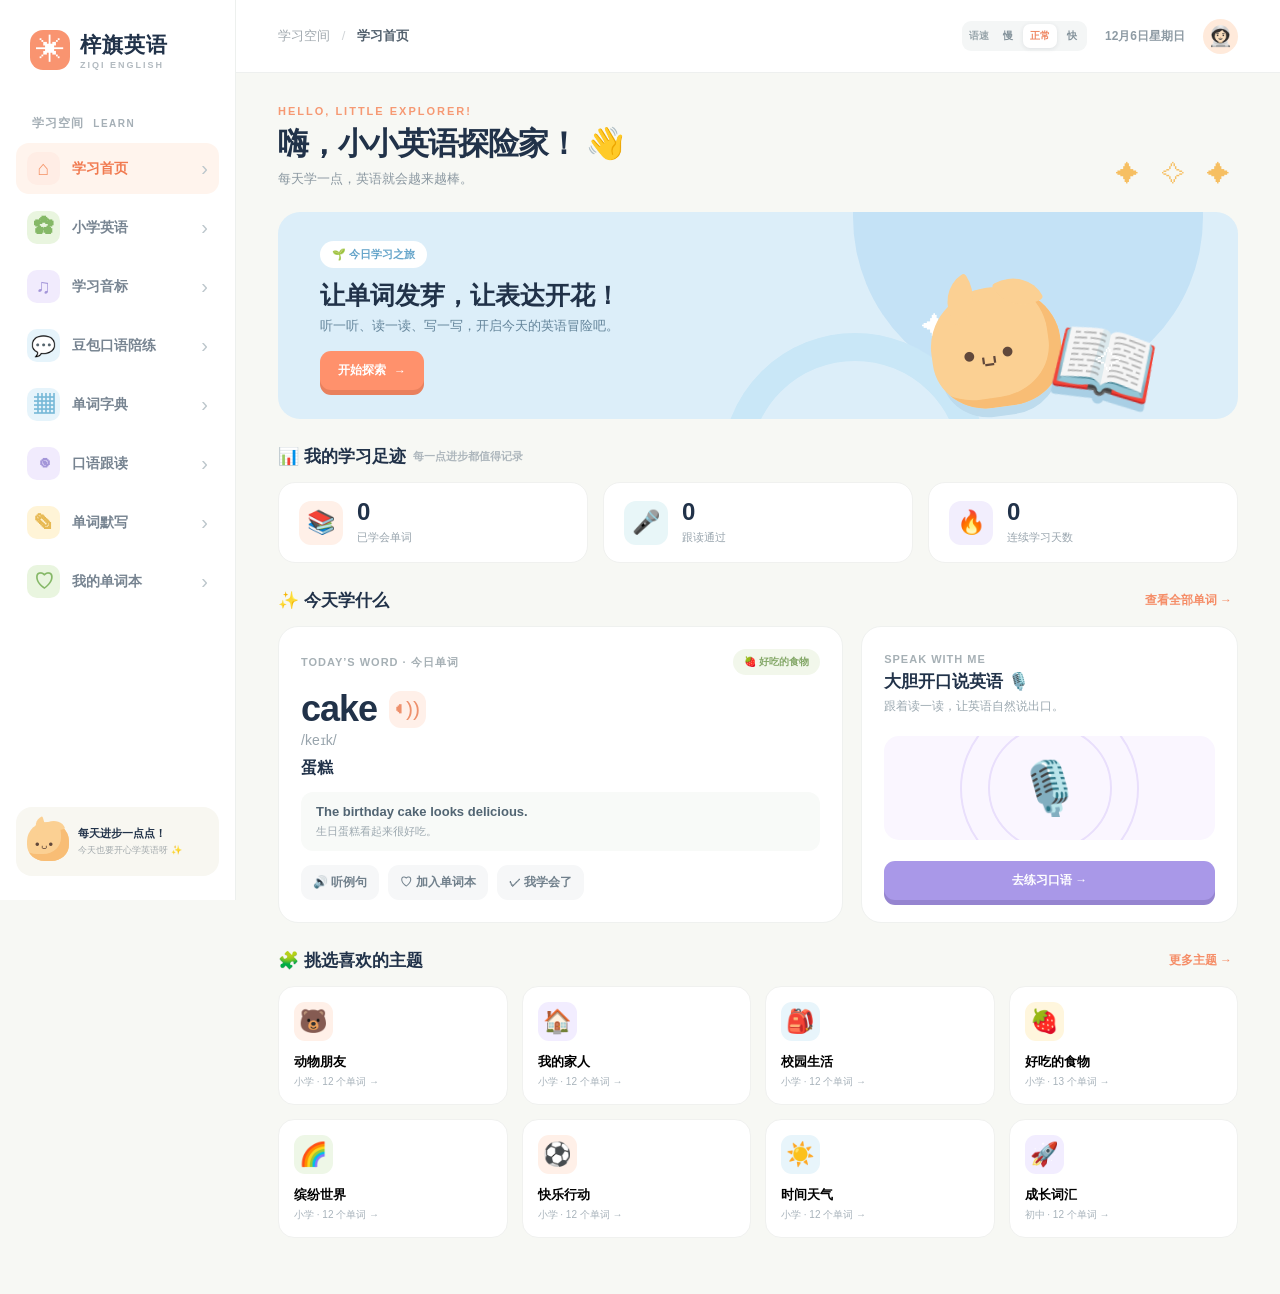
==== commit bcc24e93: "Add selectable speech speeds to Ziqi English" ====
--- a/ziqi-english/index.html
+++ b/ziqi-english/index.html
@@ -30,7 +30,7 @@
       <header class="topbar">
         <button id="menuButton" class="menu-button icon-button" aria-label="打开菜单">☰</button>
         <div class="breadcrumb">学习空间 <span>/</span> <b id="breadcrumbText">学习首页</b></div>
-        <div class="top-right"><span class="date-pill" id="todayDate"></span><span class="avatar" aria-label="小小探险家">👩🏻‍🚀</span></div>
+        <div class="top-right"><div class="speech-speed-control" aria-label="朗读速度"><span>语速</span><button data-action="speech-speed" data-speed="slow">慢</button><button data-action="speech-speed" data-speed="normal">正常</button><button data-action="speech-speed" data-speed="fast">快</button></div><span class="date-pill" id="todayDate"></span><span class="avatar" aria-label="小小探险家">👩🏻‍🚀</span></div>
       </header>
       <main id="mainContent"></main>
     </div>
--- a/ziqi-english/styles.css
+++ b/ziqi-english/styles.css
@@ -27,3 +27,7 @@
 @media(max-width:1120px){.doubao-scenes{display:flex;overflow-x:auto;scrollbar-width:none}.doubao-scenes::-webkit-scrollbar{display:none}.doubao-scene{min-width:110px}.dictation-units{grid-template-columns:repeat(2,1fr)}}
 @media(max-width:760px){.dictation-dashboard{gap:6px}.dictation-dashboard>div{padding:10px 5px;text-align:center}.dictation-dashboard strong{font-size:18px}.dictation-main-grid,.doubao-workspace{grid-template-columns:1fr}.doubao-hero{padding:22px}.doubao-bubble{width:95px;height:82px;margin-right:0}.doubao-scenes{margin-right:-17px}.doubao-input-actions{flex-wrap:wrap}.doubao-input-actions>span{width:100%;margin-left:0}.doubao-launch-actions{flex-direction:column}.doubao-launch-actions button{width:100%}}
 @media(max-width:430px){.dictation-units{grid-template-columns:1fr 1fr}.dictation-unit{padding:9px}.textbook-prompt strong{font-size:24px}.doubao-bubble{opacity:.5}.doubao-hero h2{font-size:20px}}
+
+/* 全站朗读语速：慢速适合辨音，正常适合跟读，快速适合熟练复习 */
+.speech-speed-control{display:flex;align-items:center;gap:3px;background:#f4f6f6;border-radius:9px;padding:3px}.speech-speed-control>span{font-size:10px;color:#98a5ab;font-weight:800;padding:0 4px}.speech-speed-control button{border:0;border-radius:7px;background:transparent;color:#819099;font-size:10px;font-weight:800;padding:5px 7px}.speech-speed-control button.active{background:#fff;color:#ef8864;box-shadow:0 1px 4px #2332441a}
+@media(max-width:760px){.speech-speed-control>span{display:none}.speech-speed-control button{padding:5px 6px;font-size:10px}.top-right{gap:8px}.training-actions{gap:7px}.training-actions .ghost-btn{padding:9px 10px}}
